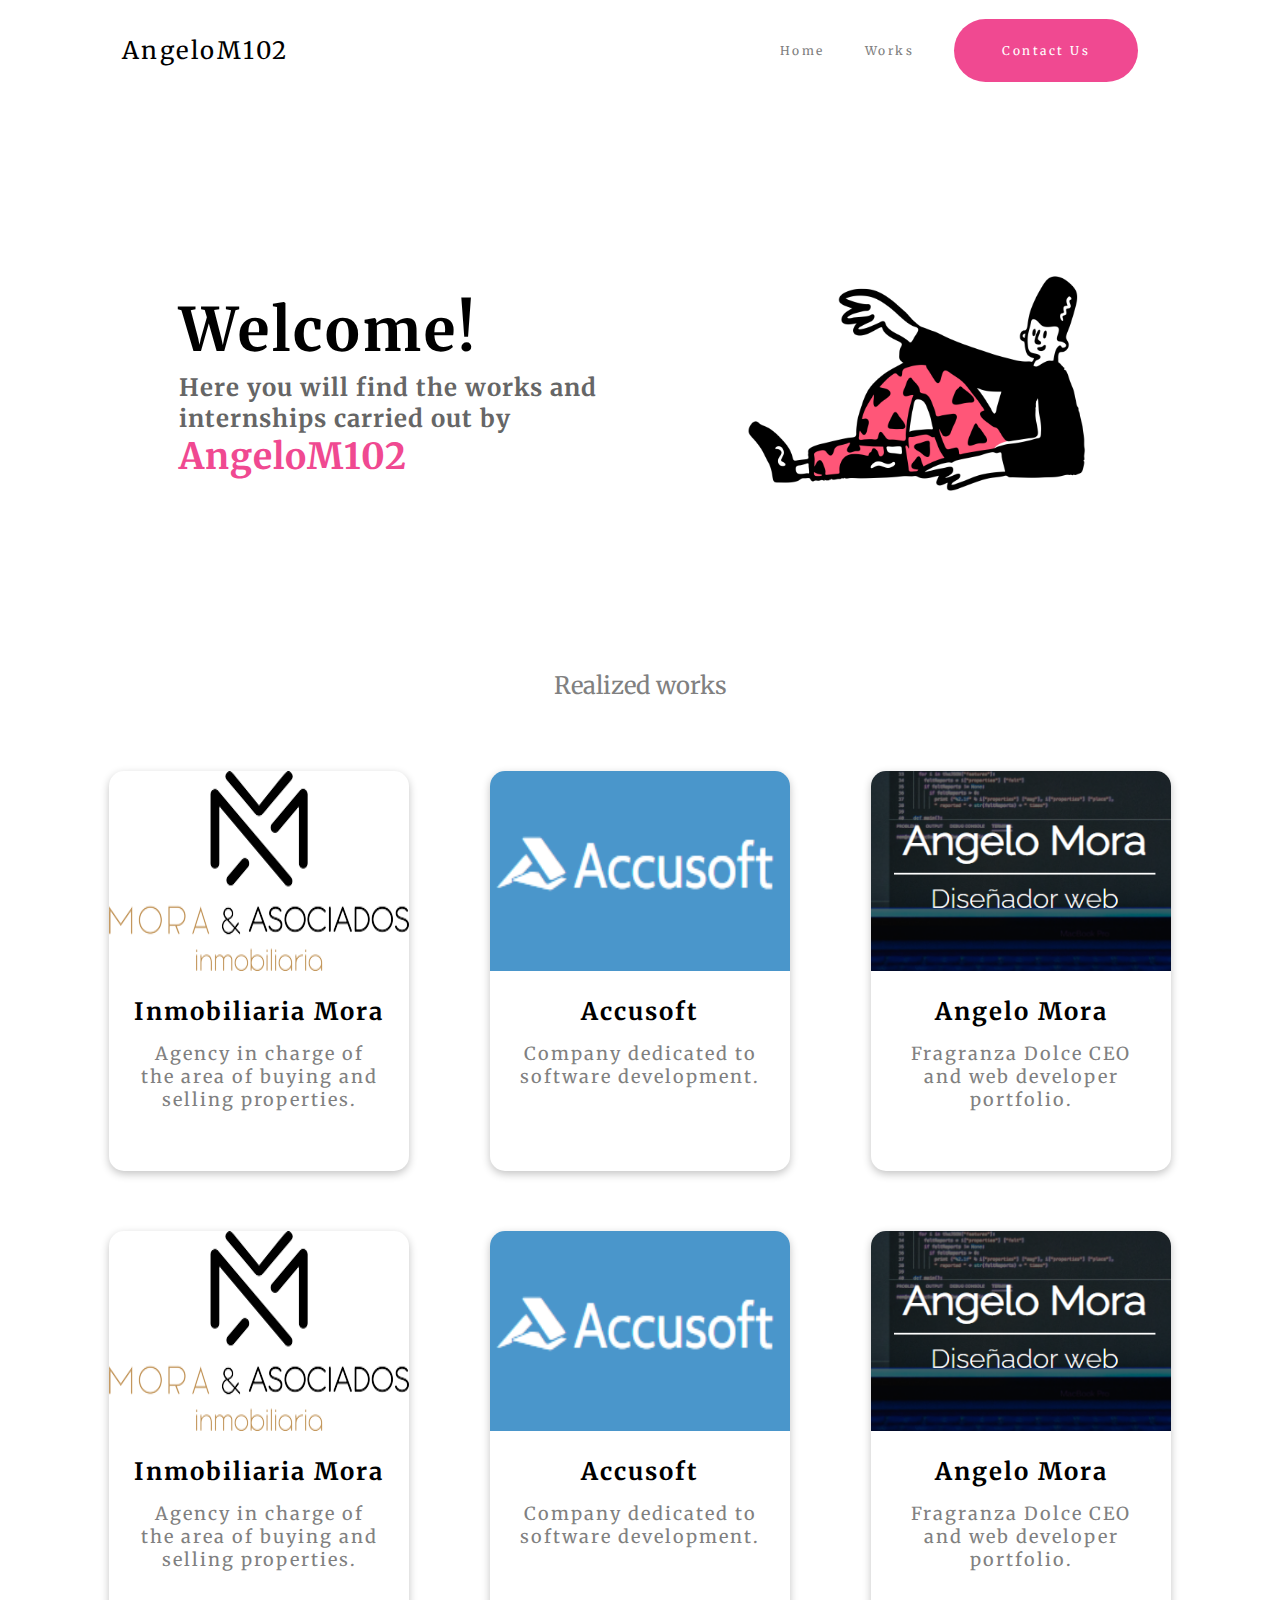
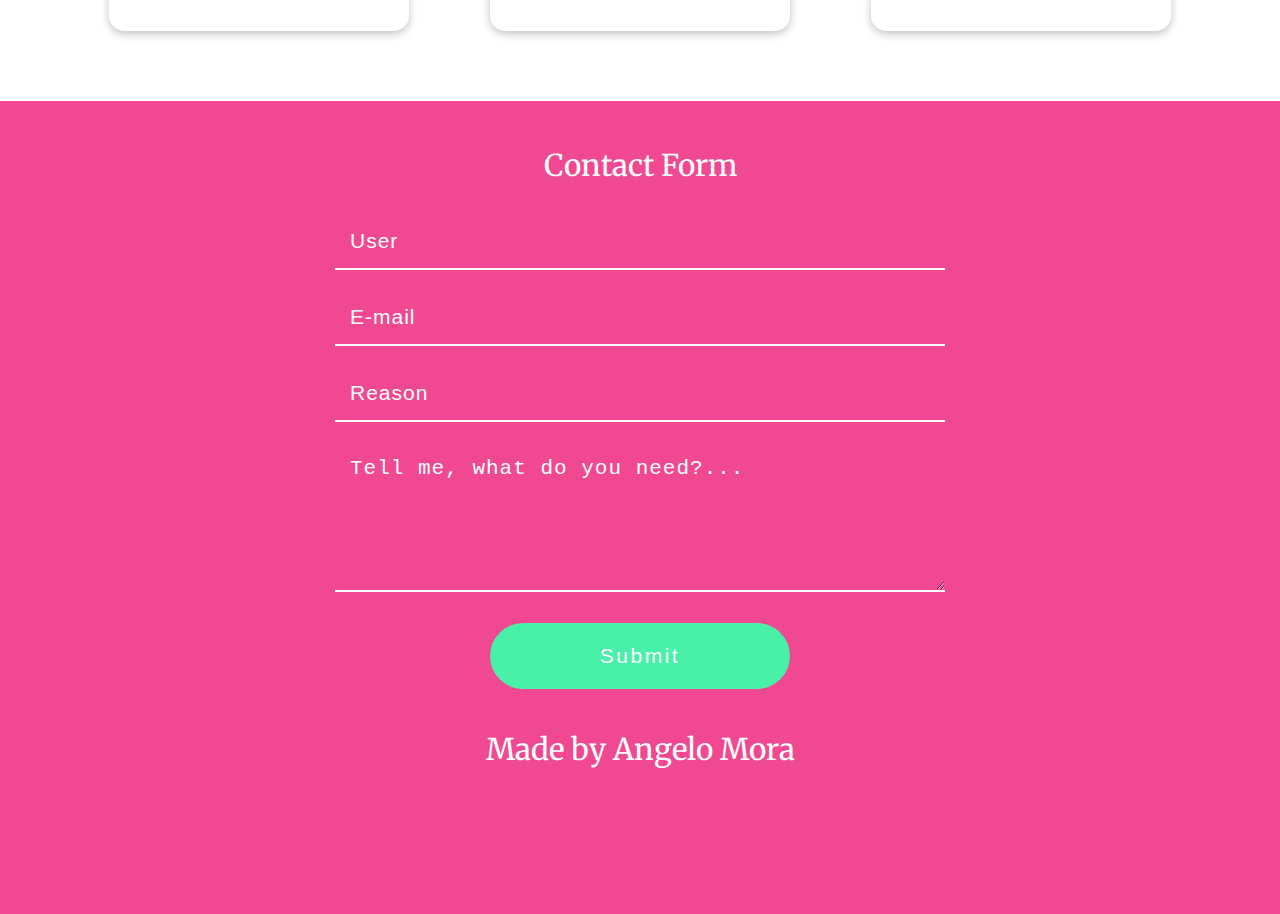
==== index.html @ 479a44ef "Mejoras en diseño" ====
<!DOCTYPE html>
<html>
	<head>
		<title>Welcome to AngeloM102</title>

		<meta charset="utf-8">
		<meta name="viewport" content="width=device-width, initial-scale=1, maximun-scale=1">

		<link rel="stylesheet" type="text/css" href="style.css">

		<link rel="stylesheet" href="https://use.fontawesome.com/releases/v5.15.2/css/all.css" integrity="sha384-vSIIfh2YWi9wW0r9iZe7RJPrKwp6bG+s9QZMoITbCckVJqGCCRhc+ccxNcdpHuYu" crossorigin="anonymous">
		<link rel="preconnect" href="https://fonts.gstatic.com">
<link href="https://fonts.googleapis.com/css2?family=Merriweather:wght@300&display=swap" rel="stylesheet">

	</head>
	<body>
		<div class="contenedor">
			<header class="header" id="home">
				<div class="header-logo">
					<a href="#home"><p>AngeloM102</p></a>
				</div>

				<ul class="header-menu" id="menu">
					<li><a href="#home" class="header-link" onclick="menuMobile()">Home</a></li>
					<li><a href="#works" class="header-link" onclick="menuMobile()">Works</a></li>
					<li><a href="#contact" class="btn" onclick="menuMobile()">Contact Us</a></li>
				</ul>

				<div class="menu-btn" onclick="menuMobile()"><i class="fas fa-bars"></i></div>

			</header>

			<div class="about" id="about">
				<div class="about-text">
					<h1 class="about-text-title" id="aboutitle">Welcome!</h1>
					<h3 class="about-text-subtitle">Here you will find the works and internships carried out by <span class="about-text-subtitle-nick">AngeloM102</span></h3>
				</div>
				<div class="about-thumbnail">
					<img src="imgs/chilling.png" class="about-img">
				</div>
			</div>

			<div class="more">
				<a href="#works" class="more" id="more">
					<p>Realized works</p>
					<i class="fas fa-arrow-down"></i>
				</a>
			</div>

		</div>
		<div class="works" id="works">
			
			<div class="cards">
				<a href="inmobiliaria-mora/index.html" target="__BLANK">
					<div class="card" >
						<img src="imgs/cards/logo-inmobiliaria.png" class="card-img">
						<div class="card-text">
							<p class="card-title">Inmobiliaria Mora</p>
							<p class="card-description">Agency in charge of the area of buying and selling properties.</p>							
						</div>
					</div>
				</a>
				<a href="accusoft/index.html" target="__BLANK">
					<div class="card" >
						<img src="imgs/cards/logo-accusoft.png" class="card-img">
						<div class="card-text">
							<p class="card-title">Accusoft</p>
							<p class="card-description">Company dedicated to software development.</p>
						</div>
					</div>
				</a>
				<a href="portafolio/index.html" target="__BLANK">
					<div class="card" >
						<img src="imgs/cards/portafolio-angelomora.png" class="card-img">
						<div class="card-text">
							<p class="card-title">Angelo Mora</p>
							<p class="card-description">Fragranza Dolce CEO and web developer portfolio.</p>
						</div>
					</div>
				</a>
				<a href="inmobiliaria-mora/index.html" target="__BLANK">
					<div class="card" >
						<img src="imgs/cards/logo-inmobiliaria.png" class="card-img">
						<div class="card-text">
							<p class="card-title">Inmobiliaria Mora</p>
							<p class="card-description">Agency in charge of the area of buying and selling properties.</p>							
						</div>
					</div>
				</a>
				<a href="accusoft/index.html" target="__BLANK">
					<div class="card" >
						<img src="imgs/cards/logo-accusoft.png" class="card-img">
						<div class="card-text">
							<p class="card-title">Accusoft</p>
							<p class="card-description">Company dedicated to software development.</p>
						</div>
					</div>
				</a>
				<a href="portafolio/index.html" target="__BLANK">
					<div class="card" >
						<img src="imgs/cards/portafolio-angelomora.png" class="card-img">
						<div class="card-text">
							<p class="card-title">Angelo Mora</p>
							<p class="card-description">Fragranza Dolce CEO and web developer portfolio.</p>
						</div>
					</div>
				</a>
			</div>
		</div>

		<footer id="contact">
			<p>Contact Form</p>

			<form class="formulario">
				<input type="text" placeholder="User">
				<input type="email" placeholder="E-mail">
				<input type="text" placeholder="Reason">
				<textarea placeholder="Tell me, what do you need?..."></textarea>
				<input type="submit">
			</form>

			<p>Made by Angelo Mora</p>

			<a href="#"><i class="fab fa-facebook"></i></a>
			<a href="#"><i class="fab fa-instagram"></i></i></a>
			<a href="#"><i class="fab fa-twitter-square"></i></i></a>
			<a href="#"><i class="fab fa-github"></i></i></a>

		</footer>

		<script src="menu.js"></script>
	</body>


</html>
---- style.css ----
:root {
	--primary: #F04991;
	--secundary: #49f0a8;
}


* {
	margin: 0px;
	padding: 0px;
	box-sizing: border-box;
	scroll-behavior: smooth;
}

body {
	background-color: #fff;
	width: 100%;
	font-size: 12px;
	min-width: 	350px;
	font-family: 'Merriweather', serif;
}

a {
	text-decoration: none;
	color: black;
}

.contenedor {
	width: 90%;
	margin: auto;
	scroll-behavior: smooth;
	display: flex;
	flex-direction: column;
	flex-wrap: wrap;
}

.header {
	display: flex;
	width: 90%;
	margin: auto;
	height: 100px;
	justify-content: space-between;
	align-items: center;
	flex-wrap: wrap;
}

.header-logo {
	font-size: 2em;
	color: black;
	letter-spacing: 2.5px;
	width: 200px;
}

/*.header-enlaces-movil {
	display: none;
}*/

.header-menu {
	display: flex;
}

.header-menu li {
	list-style: none;
	margin: 0 20px;
}

.menu-btn {
	cursor: pointer;
	font-size: 2em;
	display: none;
}

.header-link {
	text-decoration: none;
	color: gray;
	letter-spacing: 2.5px;
}

.header-link:hover {
	text-decoration: underline gray;
	color: #222;
}

.btn {
	padding: 2em 4em;
	border-radius: 150px;
	background-color: var(--primary);
  	transition-duration: 0.4s;
  	color: white;
  	text-decoration: none;
  	border: none;
  	letter-spacing: 2.5px;
}

.btn:hover {
	background-color: var(--secundary);
}

.about {
	width: 80%;
	margin: auto;
	height: 570px;
	display: flex;
	justify-content: space-between;
	align-items: center;
}

.about-text {
	width: 60%;
	letter-spacing: 3px;
}


.about-text-title {
	font-size: 5em;
	margin: 5px 0;
	transition: all 0.25s;
}

.about-text:hover > .about-text-title {
	color: var(--primary);
}

.about-text-subtitle {
	font-size: 2em;
	letter-spacing: 1px;
	margin: 5px 0;
	color: #666;
}

.about-text:hover > .about-text-subtitle span {
	color: var(--secundary);
}

.about-text-subtitle span {
	color: var(--primary);
	font-size: 1.5em;
}

.about-thumbnail {
	width: 40%;
	transition: 0.25s all;
}

.about-img {
	width: 100%;

}

.about-thumbnail:hover {
	width: 45%;
}


.about-img:hover {

}

.more {
	margin: auto;
	text-align: center;
	font-size: 1.5rem;
}

.more a {
	color: gray;
	text-decoration: none;
	transition: all 0.25s;
}

.more a:hover{
	 transform: translateY(-15px);
	 color: var(--secundary);
}


.works {
	width: 100%;
	padding: 50px;
	margin: auto;
}

.works-title {
	text-align: center;
	color: gray;
	font-size: 0.5em;
}

.cards {
	width: 90%;
	margin: auto;
	display: grid;
	grid-template-columns: repeat(3, 300px);
	grid-template-rows: auto;
	grid-gap: 20px;
	justify-content: space-between;
}

.card {
	width: 300px;
	height: 400px;
	border-radius: 15px;
	box-shadow: rgba(0, 0, 0, 0.24) 0px 3px 8px;
	transition: all 0.25s;
	letter-spacing: 2px;
	margin: 20px 0px;
	display: flex;
	flex-direction: column;
}

.card:hover {
	box-shadow: rgba(240, 46, 170, 0.4) 0px 5px, rgba(240, 46, 170, 0.3) 0px 10px, rgba(240, 46, 170, 0.2) 0px 15px, rgba(240, 46, 170, 0.1) 0px 20px, rgba(240, 46, 170, 0.05) 0px 25px;
	transform: translateY(-15px);
}

.card-img {
	width: 300pX;
	height: 200px;
	border-top-right-radius: 15px;
	border-top-left-radius: 15px;
}

.card-text{
	margin: 20px;
}
.card-title {
	font-weight: bold;
	font-size: 2em;
	text-align: center;
	padding: 5px;
}

.card-description {
	font-size: 1.5em;
	text-align: center;
	margin: 10px;
	color: gray;
}

footer {
	background-color: var(--primary);
	text-align: center;
	font-size: 30px;
	padding: 30px;
}
footer p {
	margin: 15px;
	color: white;
}

footer a {
	font-size: 80px;
	margin: 20px;
	color: white;
}

.formulario {
	width: 50%;
	margin: 20px auto;
	display: flex;
	flex-direction: column;
}

.formulario input,
.formulario textarea {
	margin: 10px 0;
	padding: 15px;
	font-size: .7em;
	transition: 0.25s all;
}

.formulario input::-webkit-input-placeholder,
.formulario textarea::-webkit-input-placeholder { 
	color: white;
	letter-spacing: 1px;
} 


.formulario input[type='text'],
.formulario input[type='email'],
.formulario textarea{
	background-color: var(--primary);
	color: #fff;
	border: none;
	border-bottom: solid 2px #fff;
}

.formulario textarea {
	width: 100%;
	min-width: 100%;
	max-width: 100%;
	min-height: 150px;
	max-height: 250px;
	letter-spacing: 1px;
}

.formulario input:focus,
.formulario textarea:focus{
    outline: none;
    border-bottom: solid 2px #999;
}

.formulario input[type='submit']{
	padding: 1em 0;
	margin: 1em auto;
	border-radius: 150px;
	background-color: var(--secundary);
  	transition-duration: 0.4s;
  	color: white;
  	text-decoration: none;
  	border: none;
  	width: 300px;
  	letter-spacing: 2.5px;
}

.formulario input[type='submit']:hover {
	background-color: white;
	color: var(--primary);

}

.formulario p {
	font-weight: bold;
}



@media screen and (max-width: 1180px) {
	.cards {
		grid-template-columns: repeat(2, 300px);
		grid-template-rows: auto;
		justify-content: space-around;
	}

	.formulario {
		width: 60%;
	}
}

@media screen and (max-width: 768px) {
	.header {
		height: 10vh;
	}

	.about {
		height: 500px;
	}

	.menu-btn {
		display: block;
	}

	.header-menu {
		position: fixed;
		top: 10vh;
		left: 0;
		width: 100%;
		height: 100vh;
		background-color: white;
		flex-direction: column;
		align-items: center;
		line-height: 100px;
		transition: all 0.5s ease;
		transform: translateX(-100%);
	}

	.header-link {
		color: #222;
	}


	.header-menu.active{
		transform: translateX(0%);
	}


	.formulario {
		width: 80%;
	}
}

@media screen and (max-width: 650px) {
	.cards {
		grid-template-columns: 300px;
		grid-template-rows: auto;
		justify-content: center;
	}
}

@media screen and (max-width: 490px) {

	.about {
		height: 500px;
		flex-direction: column;
		justify-content: center;

	}
	.about-text-title {
		font-size: 3em;
	}

	.about-thumbnail,
	.about-img {
		display: block;
		width: 100%;
	}

	.about-thumbnail:hover {
		width: 100%;
	}



	.about-text {
		width: 100%;
		text-align: center;
	}

	.more {
		font-size: 1.5em;
	}

	.header-enlaces{
		display: none;
	}

	.header-enlaces-movil {
		width: 100%;
		display: inline-flex;
		text-align: center;
		justify-content: center;
	}

	.header-enlaces-movil ul {
		list-style: none;
	}

	.header-enlaces-movil li {
		padding: 20px;
	}

	.formulario input[type='submit']{
		width: 200px;
		min-width: 200px;
		max-width: 200px;
	}
}


@media screen and (max-width: 375px) {

	.about-text-subtitle {
		font-size: 2em;
	}

	.about-text-subtitle span {
		font-size: 1.2em;
	}

	.more {
		font-size: 1em;
		text-align: center;
		width: 100%;
	}

	.card {
		height: 400px;
	}
}
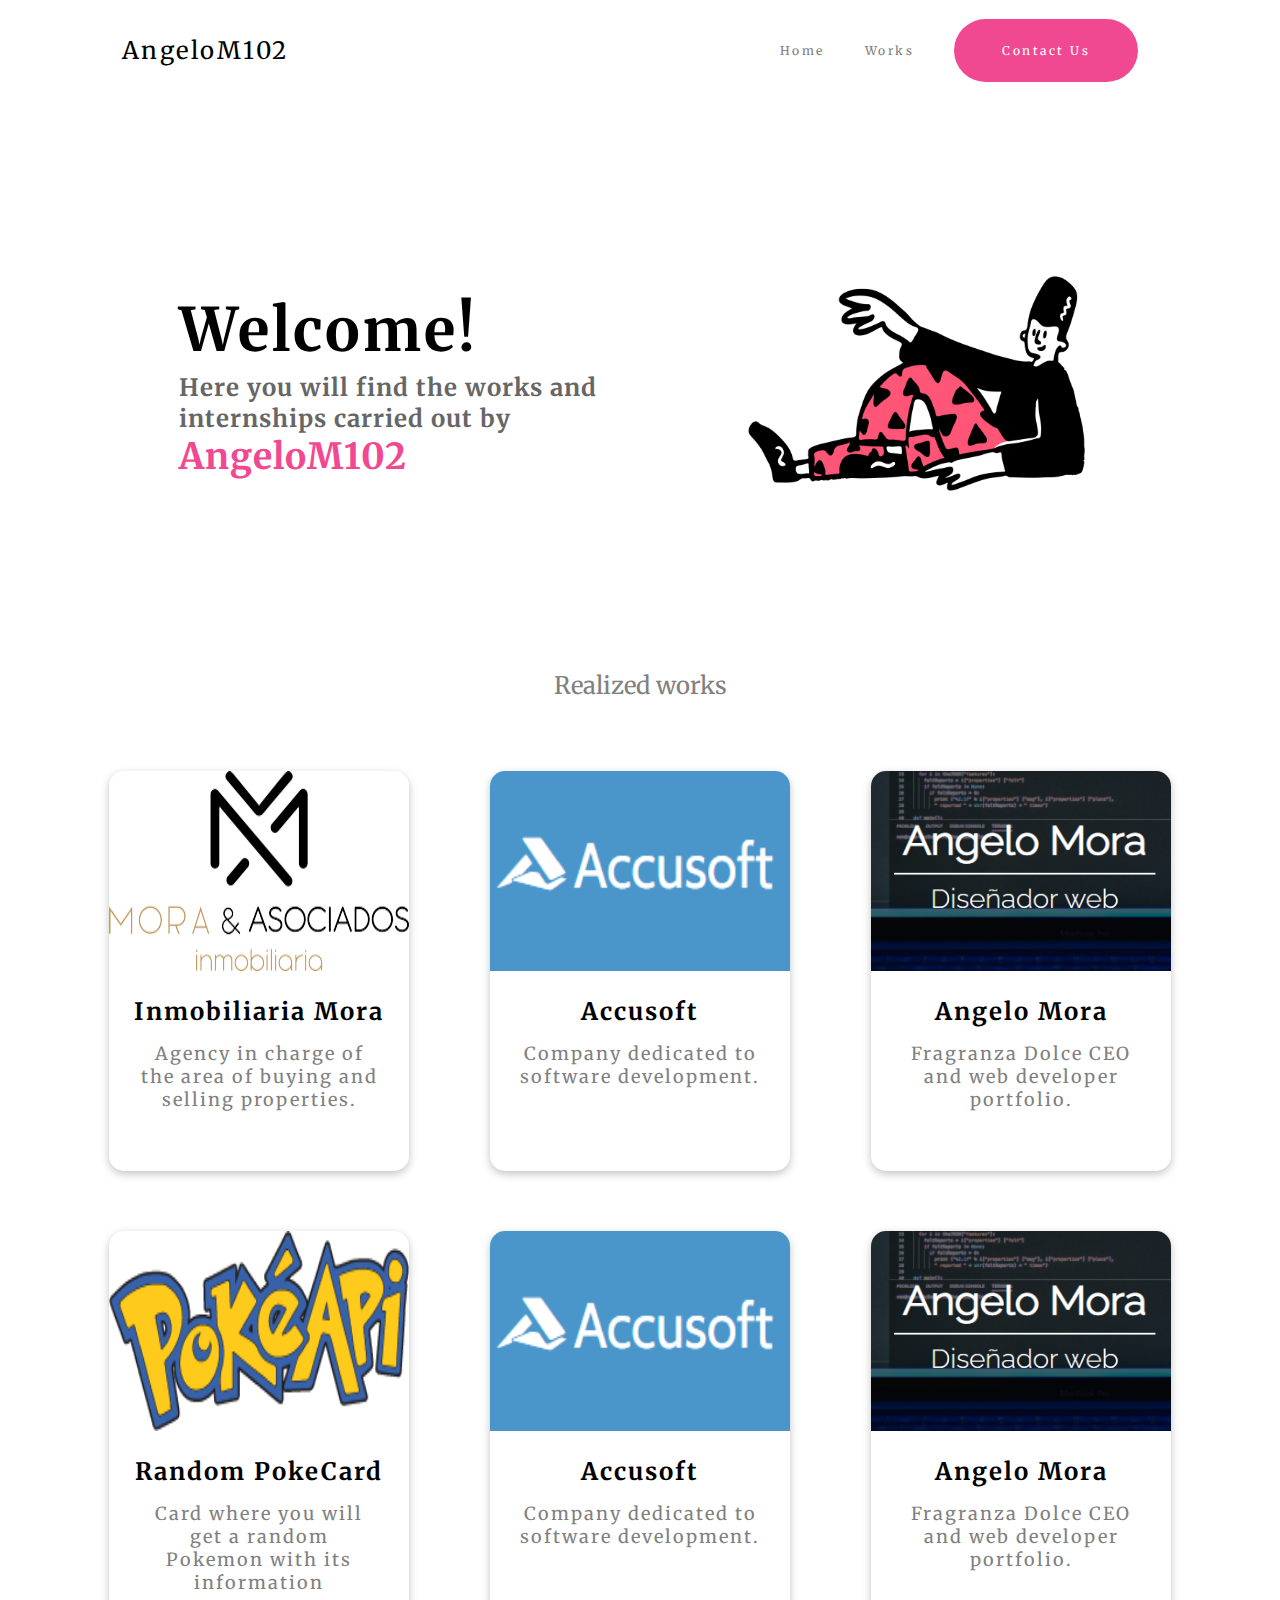
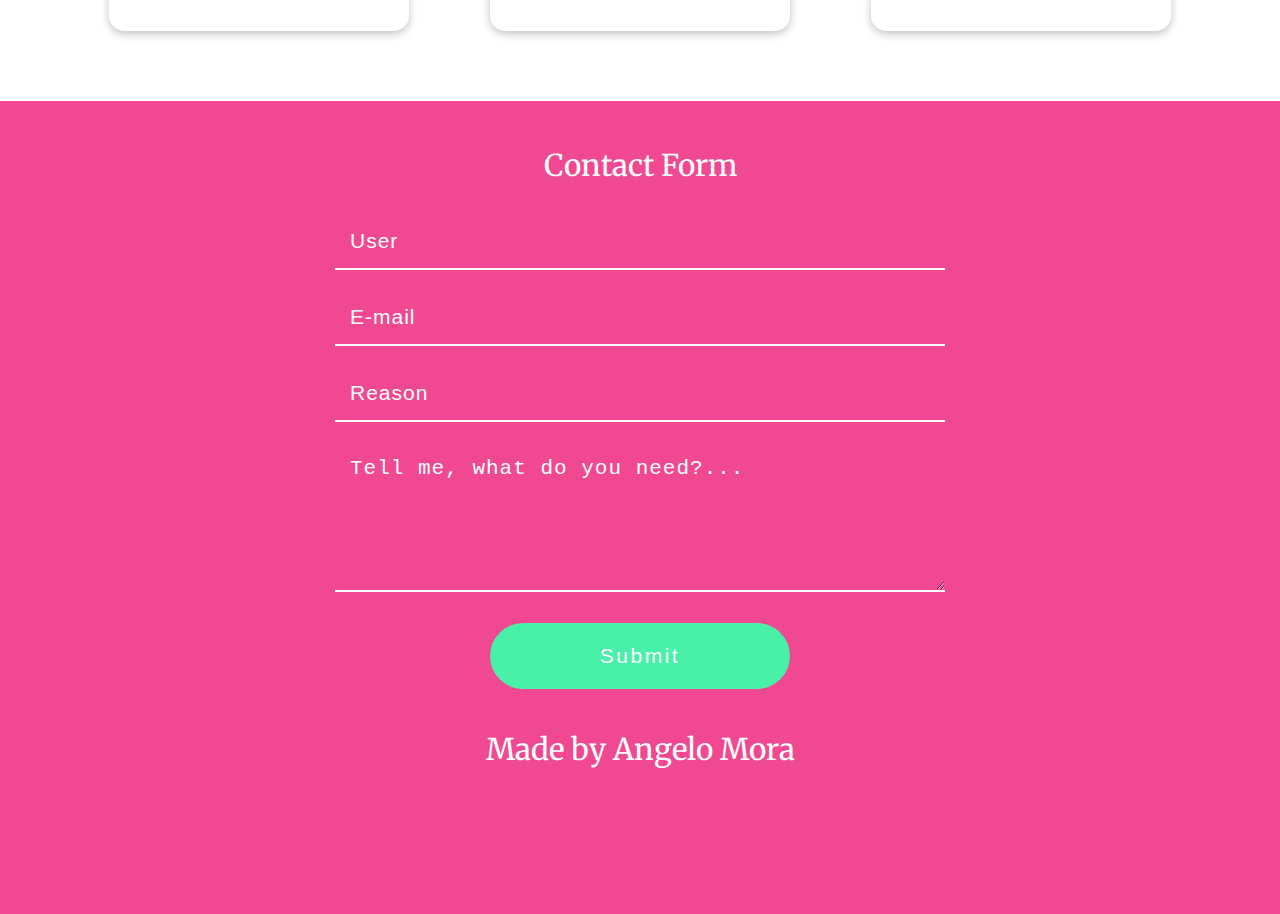
==== commit 892228a6: "new work" ====
--- a/index.html
+++ b/index.html
@@ -78,12 +78,12 @@
 						</div>
 					</div>
 				</a>
-				<a href="inmobiliaria-mora/index.html" target="__BLANK">
+				<a href="https://angelo-card-pokeapi.netlify.app/" target="__BLANK">
 					<div class="card" >
-						<img src="imgs/cards/logo-inmobiliaria.png" class="card-img">
+						<img src="imgs/cards/pokeapi.png" class="card-img">
 						<div class="card-text">
-							<p class="card-title">Inmobiliaria Mora</p>
-							<p class="card-description">Agency in charge of the area of buying and selling properties.</p>							
+							<p class="card-title">Random PokeCard</p>
+							<p class="card-description">Card where you will get a random Pokemon with its information</p>							
 						</div>
 					</div>
 				</a>
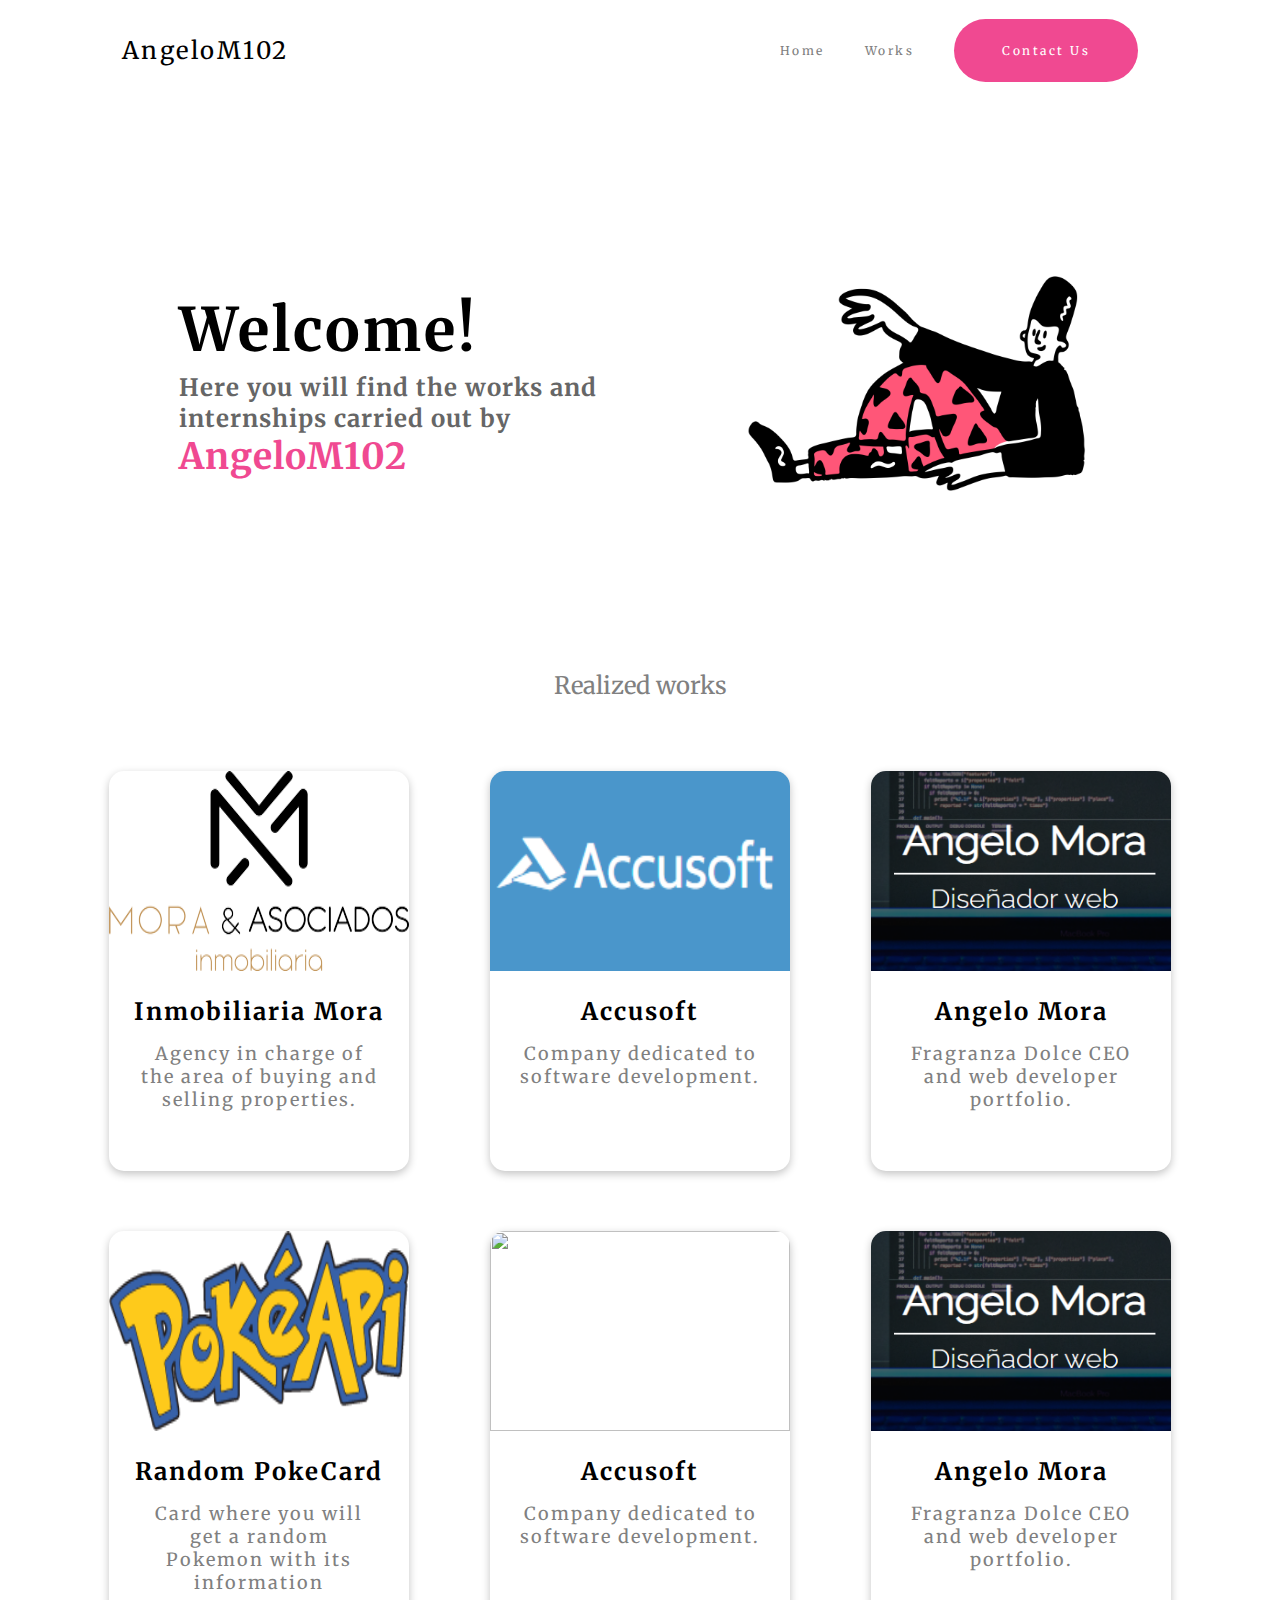
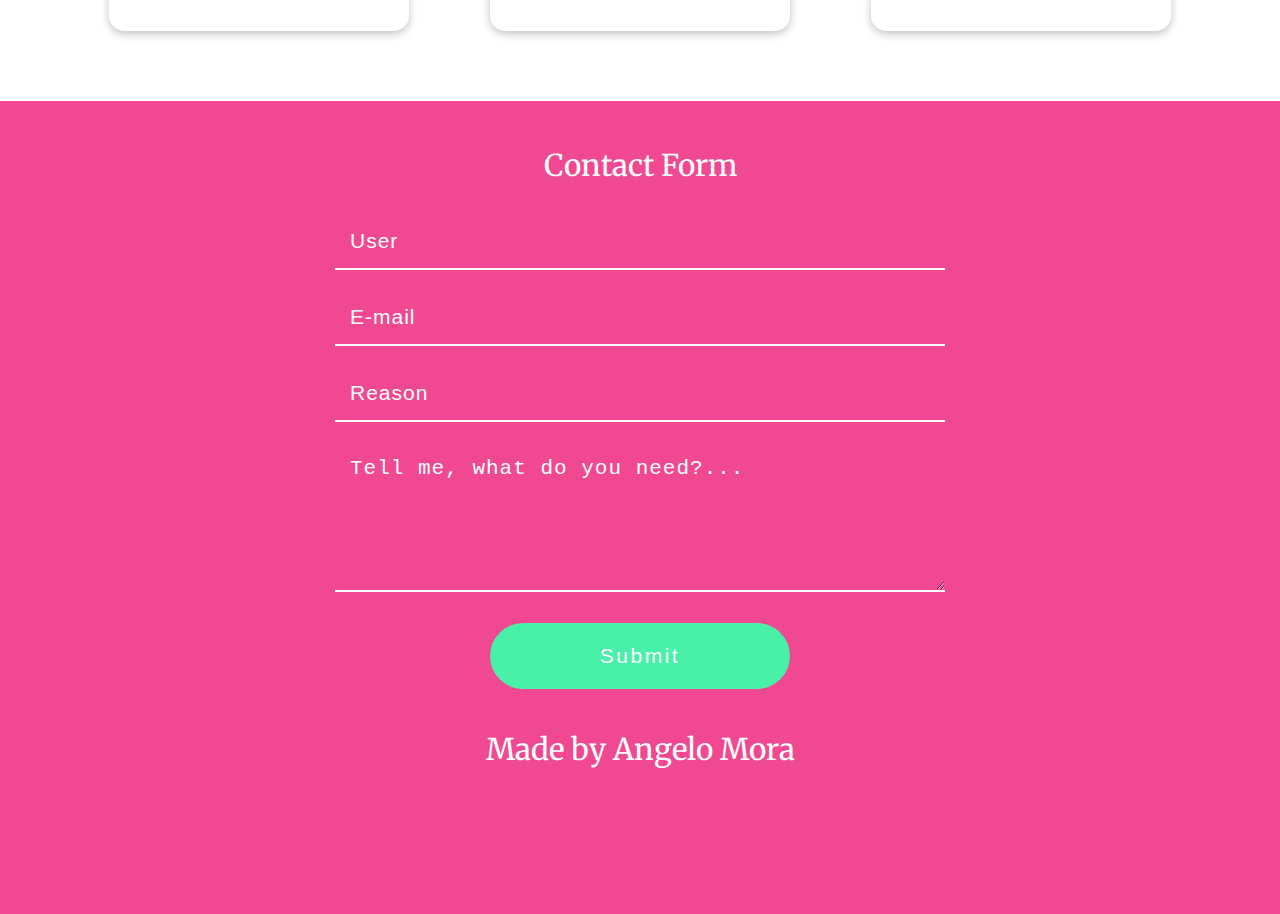
==== commit ef7e70dc: "Anexo de calculadolartoday" ====
--- a/index.html
+++ b/index.html
@@ -87,9 +87,9 @@
 						</div>
 					</div>
 				</a>
-				<a href="accusoft/index.html" target="__BLANK">
+				<a href="calculadolartoday/index.html" target="__BLANK">
 					<div class="card" >
-						<img src="imgs/cards/logo-accusoft.png" class="card-img">
+						<img src="icon.svg" class="card-img">
 						<div class="card-text">
 							<p class="card-title">Accusoft</p>
 							<p class="card-description">Company dedicated to software development.</p>
@@ -132,4 +132,4 @@
 	</body>
 
 
-</html>+</html>
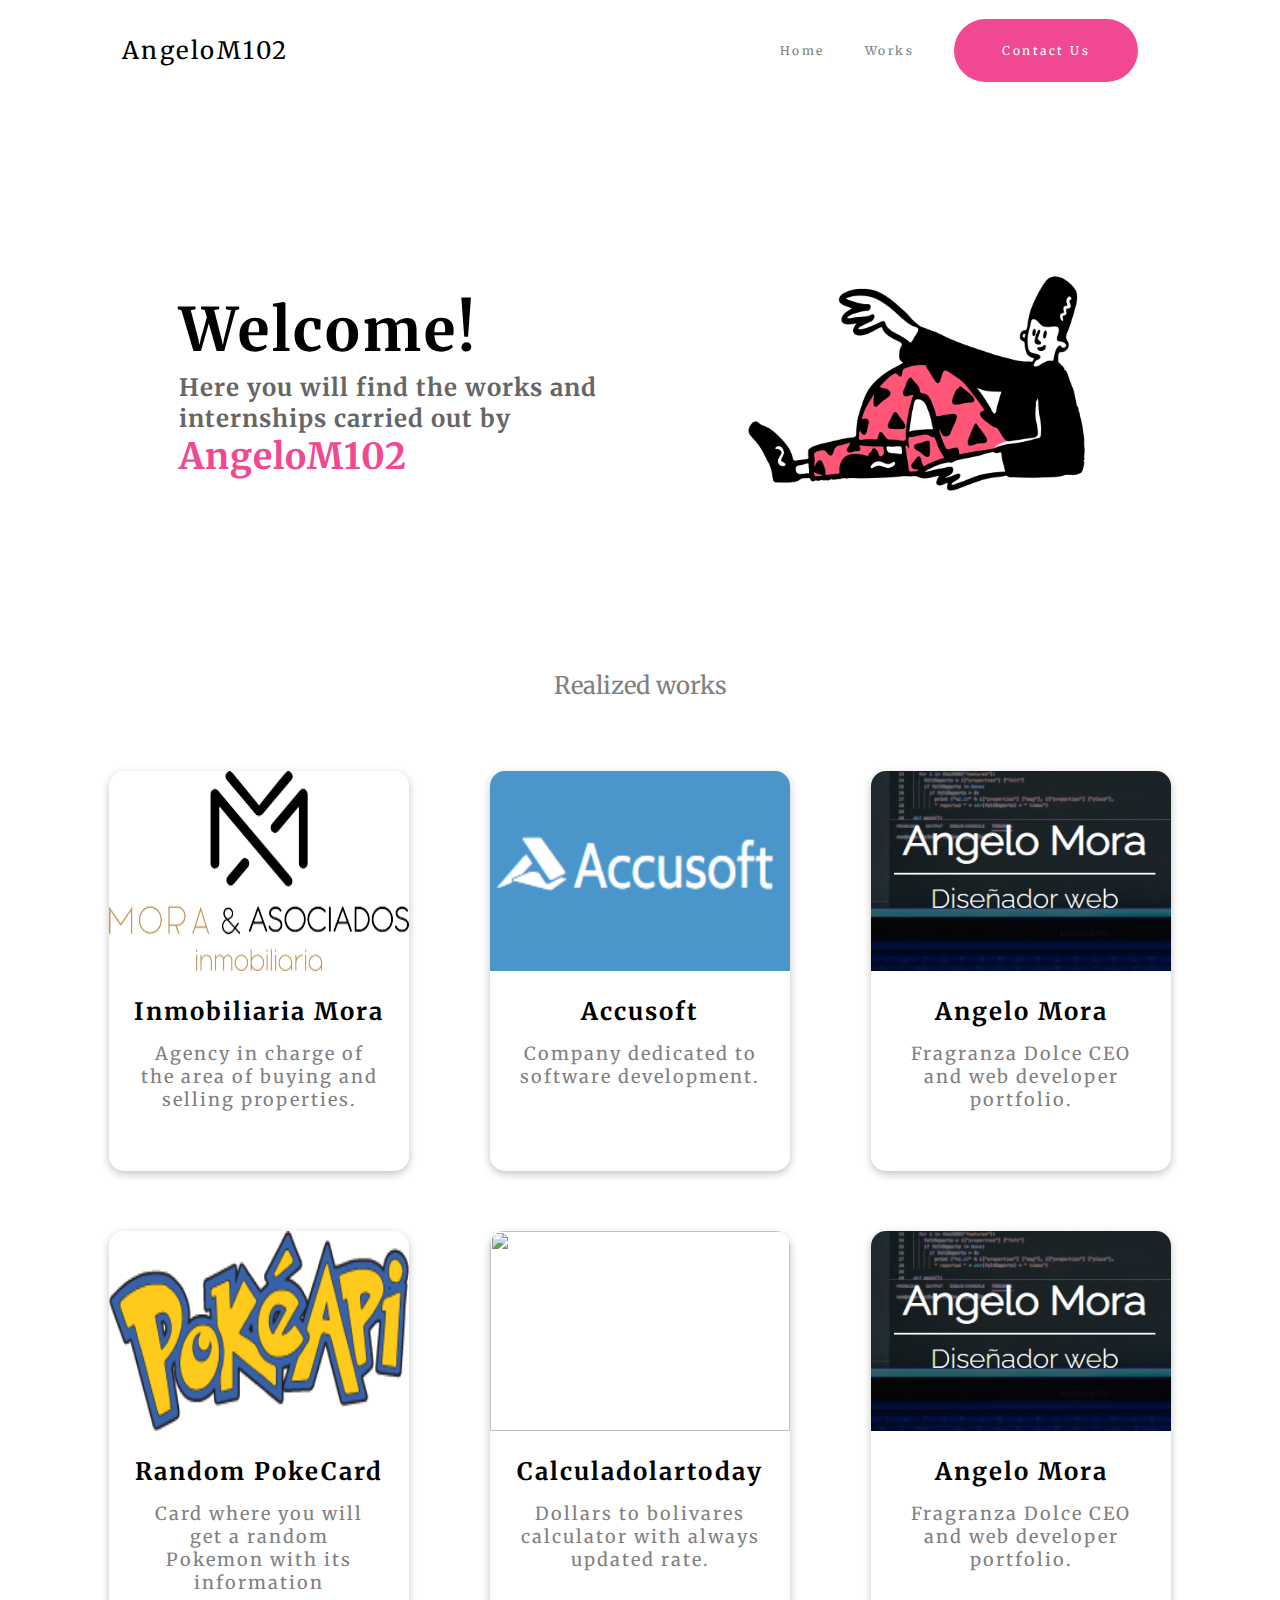
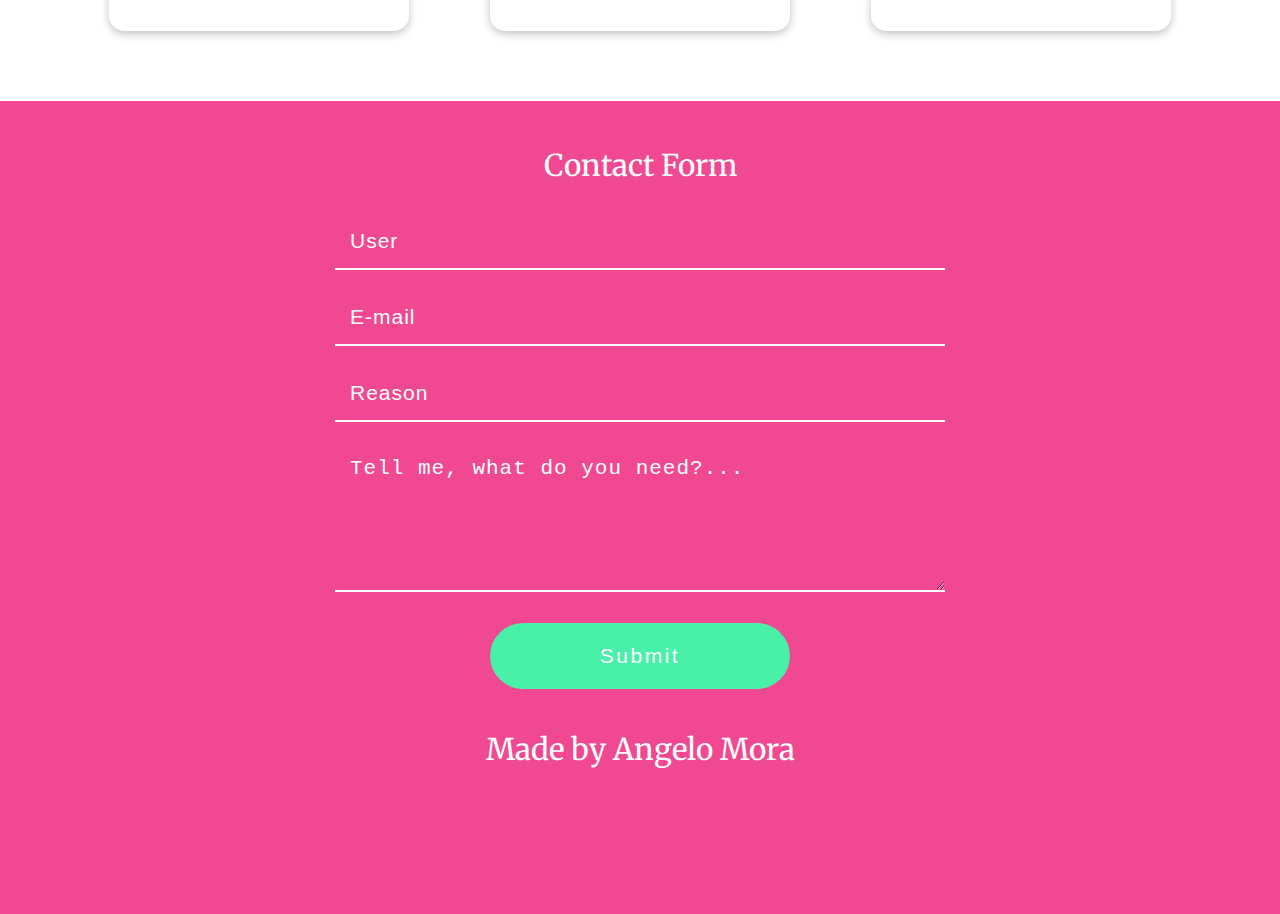
==== commit 3e95c806: "Corrección en card de calculadolartoday" ====
--- a/index.html
+++ b/index.html
@@ -89,10 +89,10 @@
 				</a>
 				<a href="calculadolartoday/index.html" target="__BLANK">
 					<div class="card" >
-						<img src="icon.svg" class="card-img">
+						<img src="logo.png" class="card-img">
 						<div class="card-text">
-							<p class="card-title">Accusoft</p>
-							<p class="card-description">Company dedicated to software development.</p>
+							<p class="card-title">Calculadolartoday</p>
+							<p class="card-description">Dollars to bolivares calculator with always updated rate.</p>
 						</div>
 					</div>
 				</a>
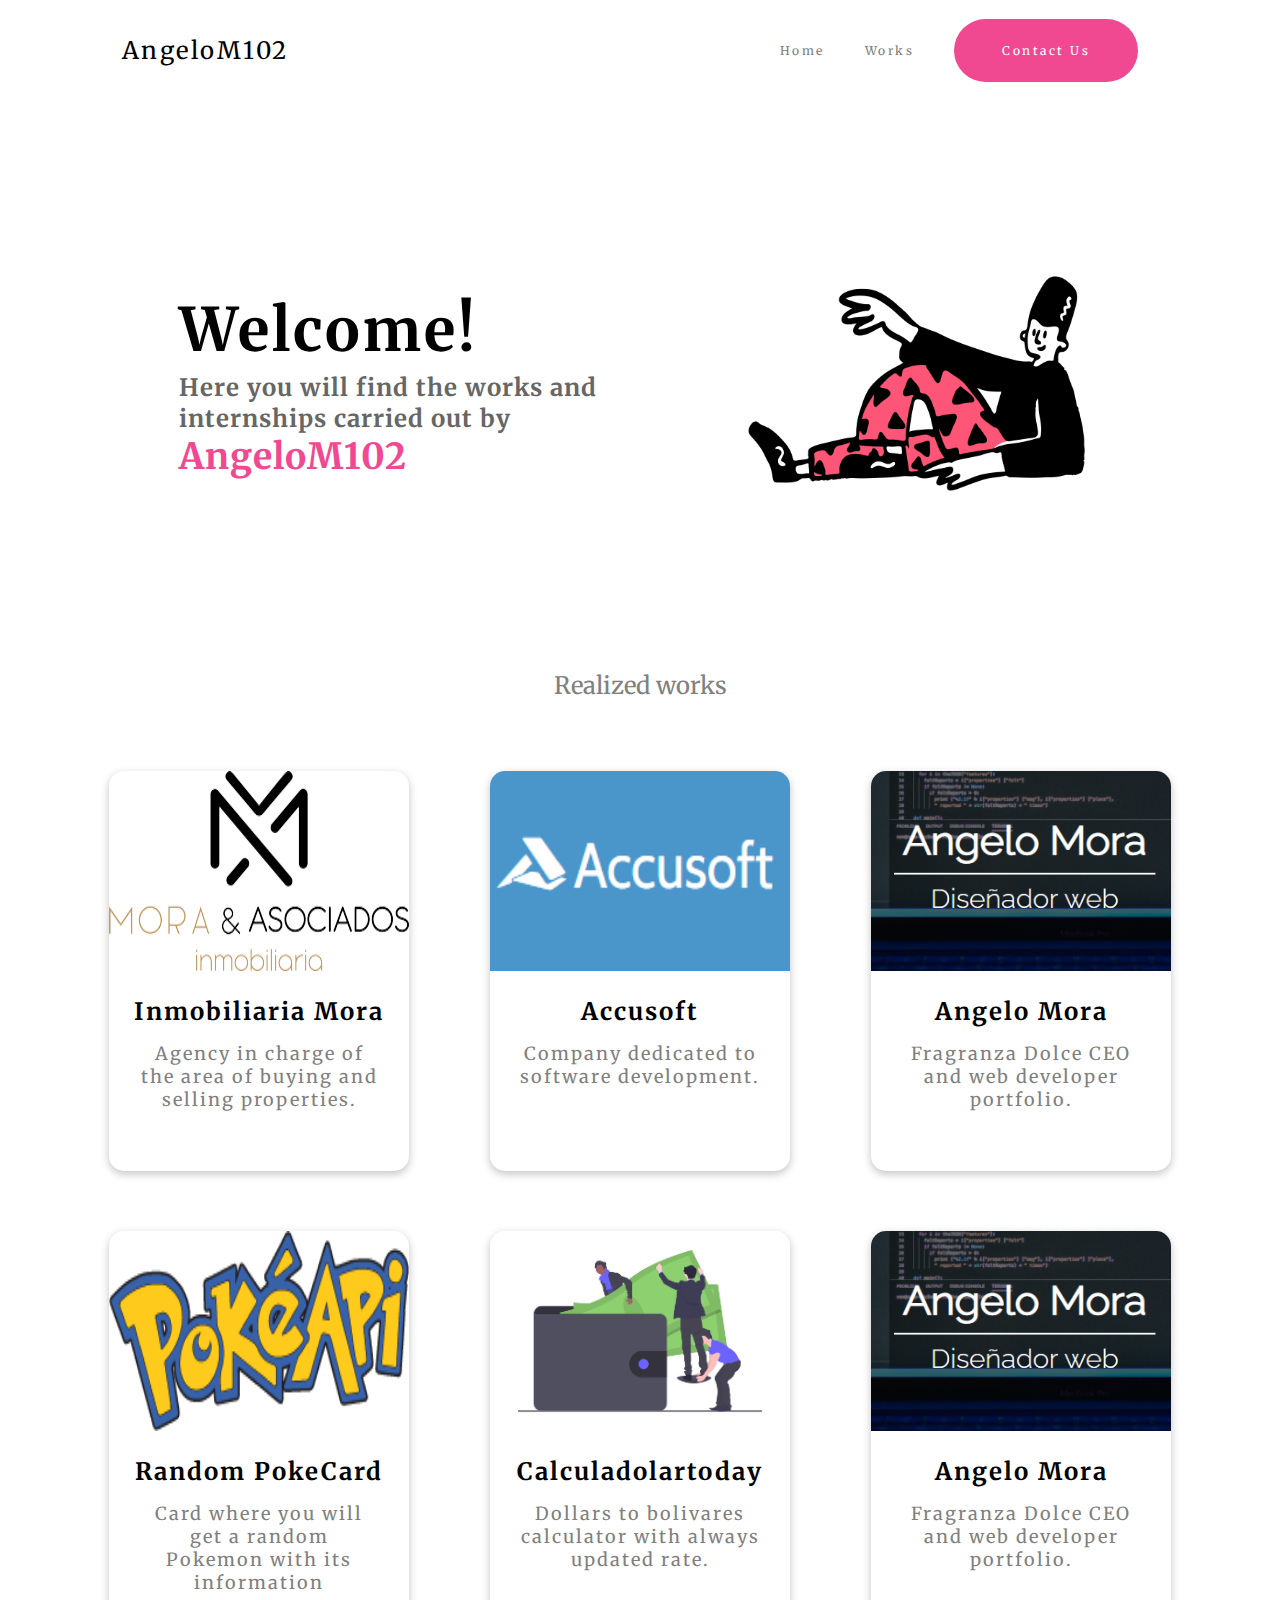
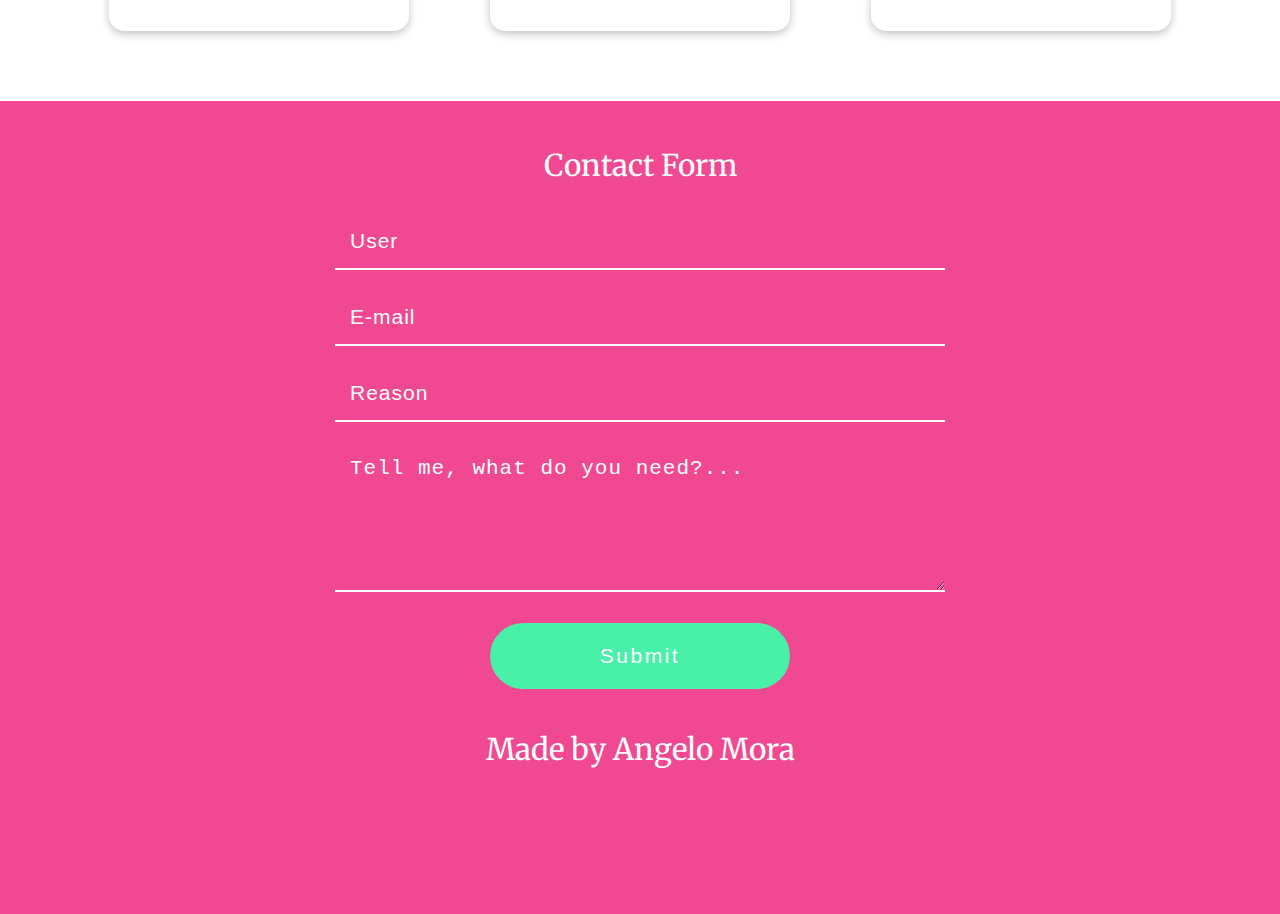
==== commit 96106ab4: "Correcciones" ====
--- a/index.html
+++ b/index.html
@@ -89,7 +89,7 @@
 				</a>
 				<a href="calculadolartoday/index.html" target="__BLANK">
 					<div class="card" >
-						<img src="logo.png" class="card-img">
+						<img src="calculadolartoday/logo.png" class="card-img">
 						<div class="card-text">
 							<p class="card-title">Calculadolartoday</p>
 							<p class="card-description">Dollars to bolivares calculator with always updated rate.</p>
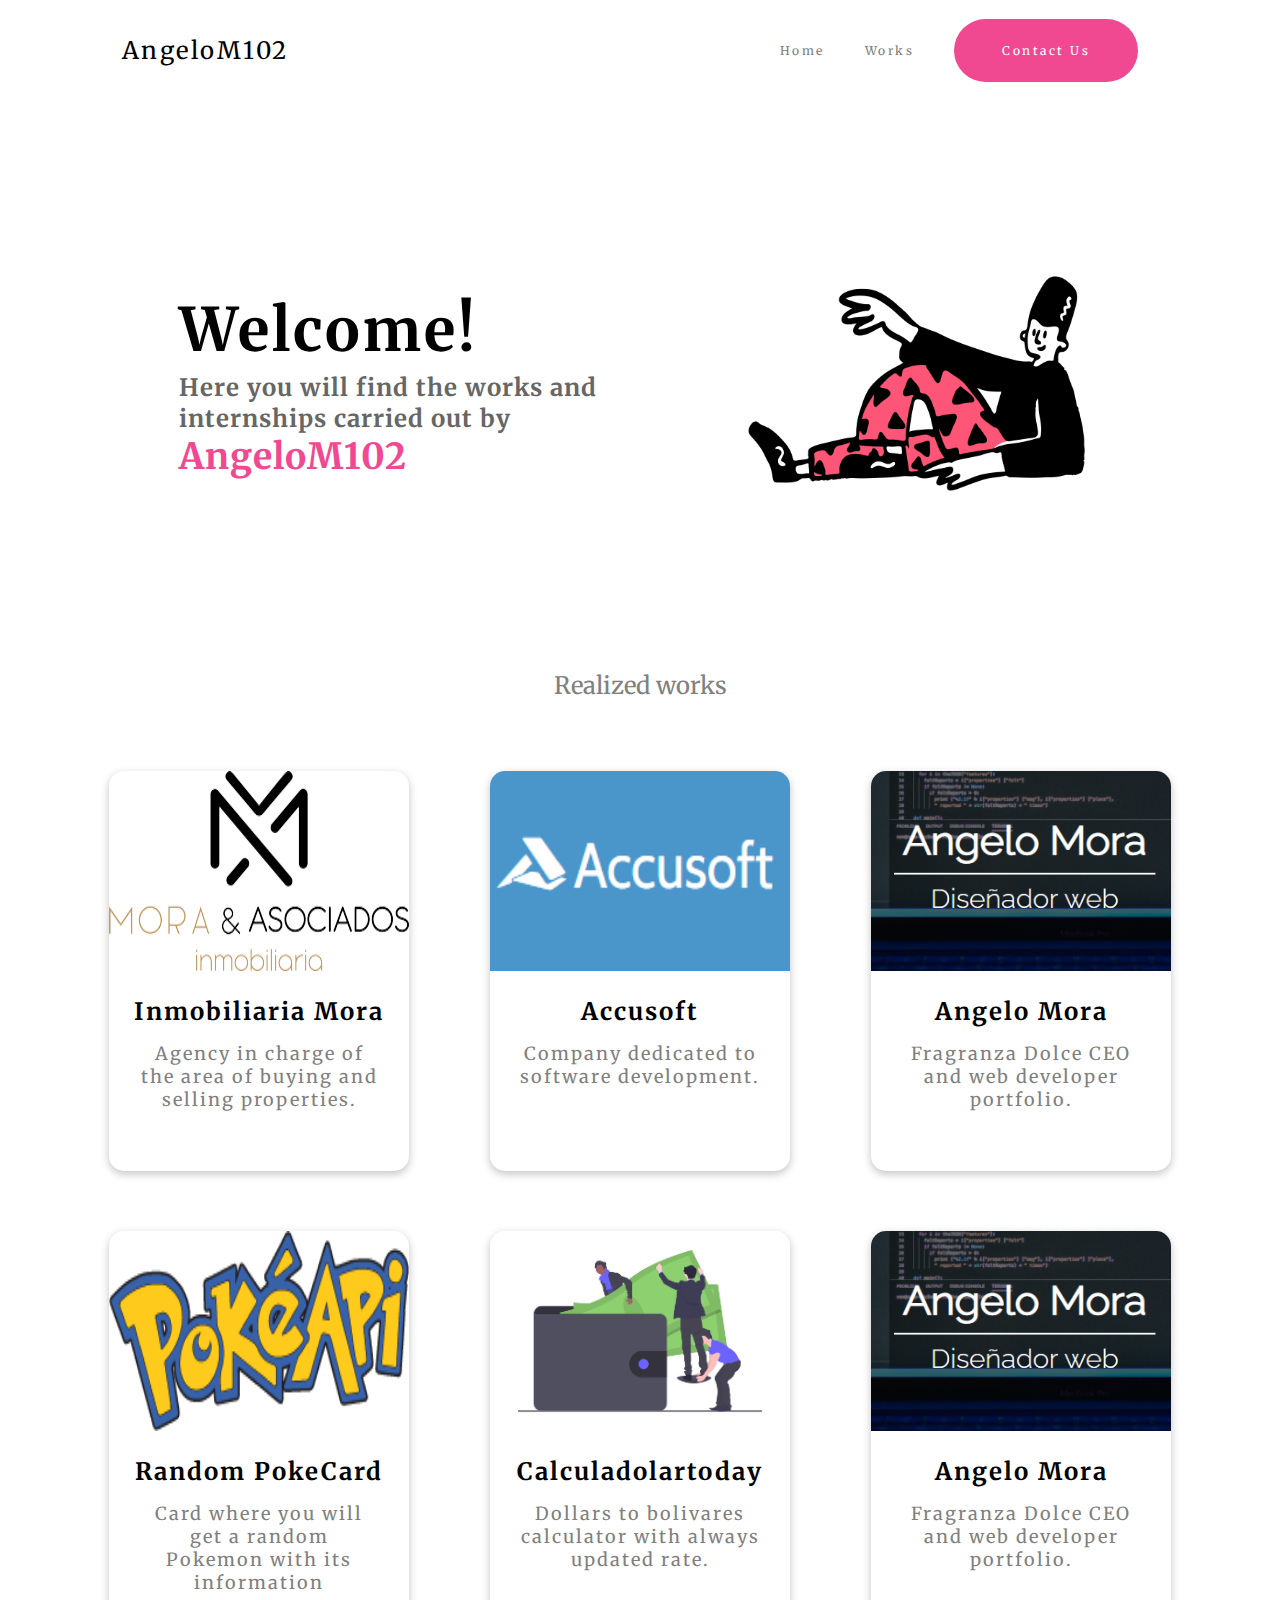
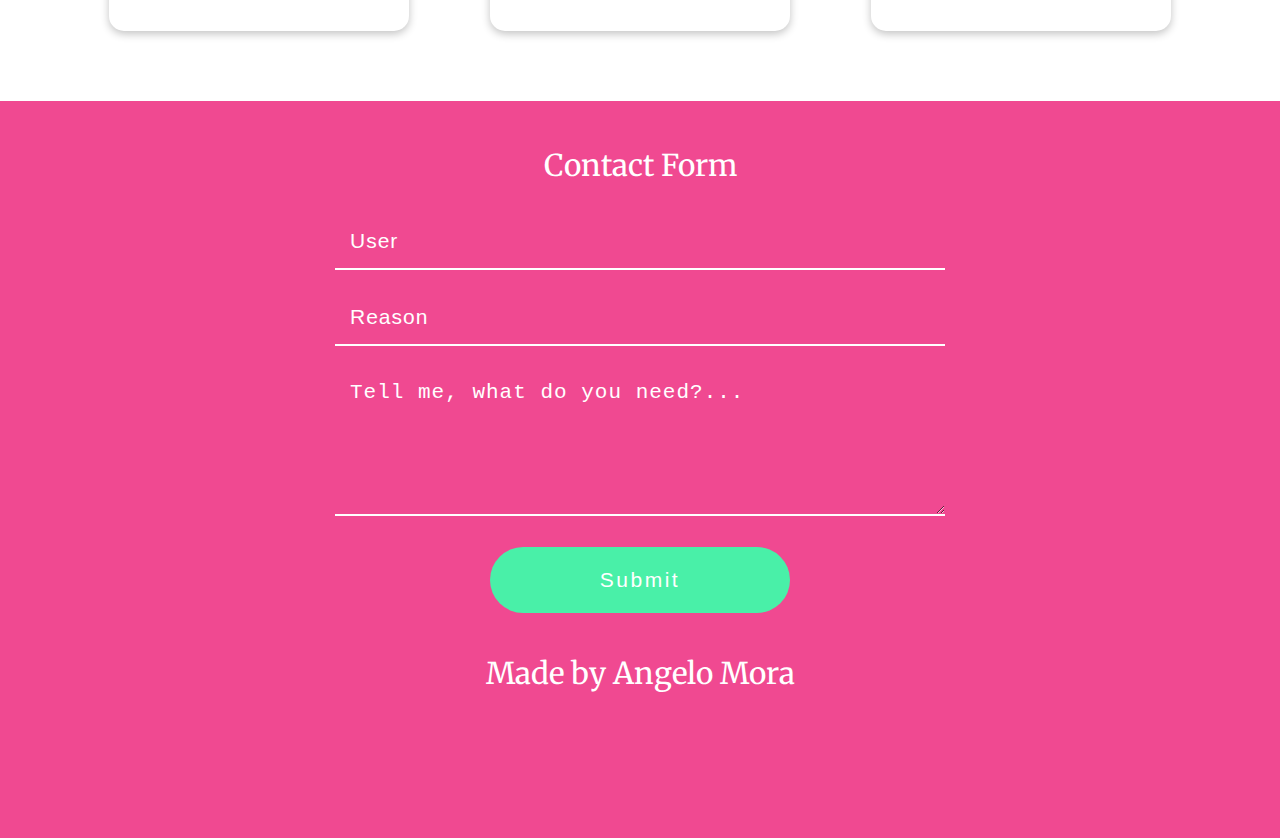
==== commit 5d105050: "names para php mail" ====
--- a/index.html
+++ b/index.html
@@ -112,10 +112,10 @@
 			<p>Contact Form</p>
 
 			<form class="formulario">
-				<input type="text" placeholder="User">
-				<input type="email" placeholder="E-mail">
-				<input type="text" placeholder="Reason">
-				<textarea placeholder="Tell me, what do you need?..."></textarea>
+				<input type="text" placeholder="User" name="user>
+				<input type="email" placeholder="E-mail" name="email">
+				<input type="text" placeholder="Reason" name="reason">
+				<textarea placeholder="Tell me, what do you need?..." name="message"></textarea>
 				<input type="submit">
 			</form>
 
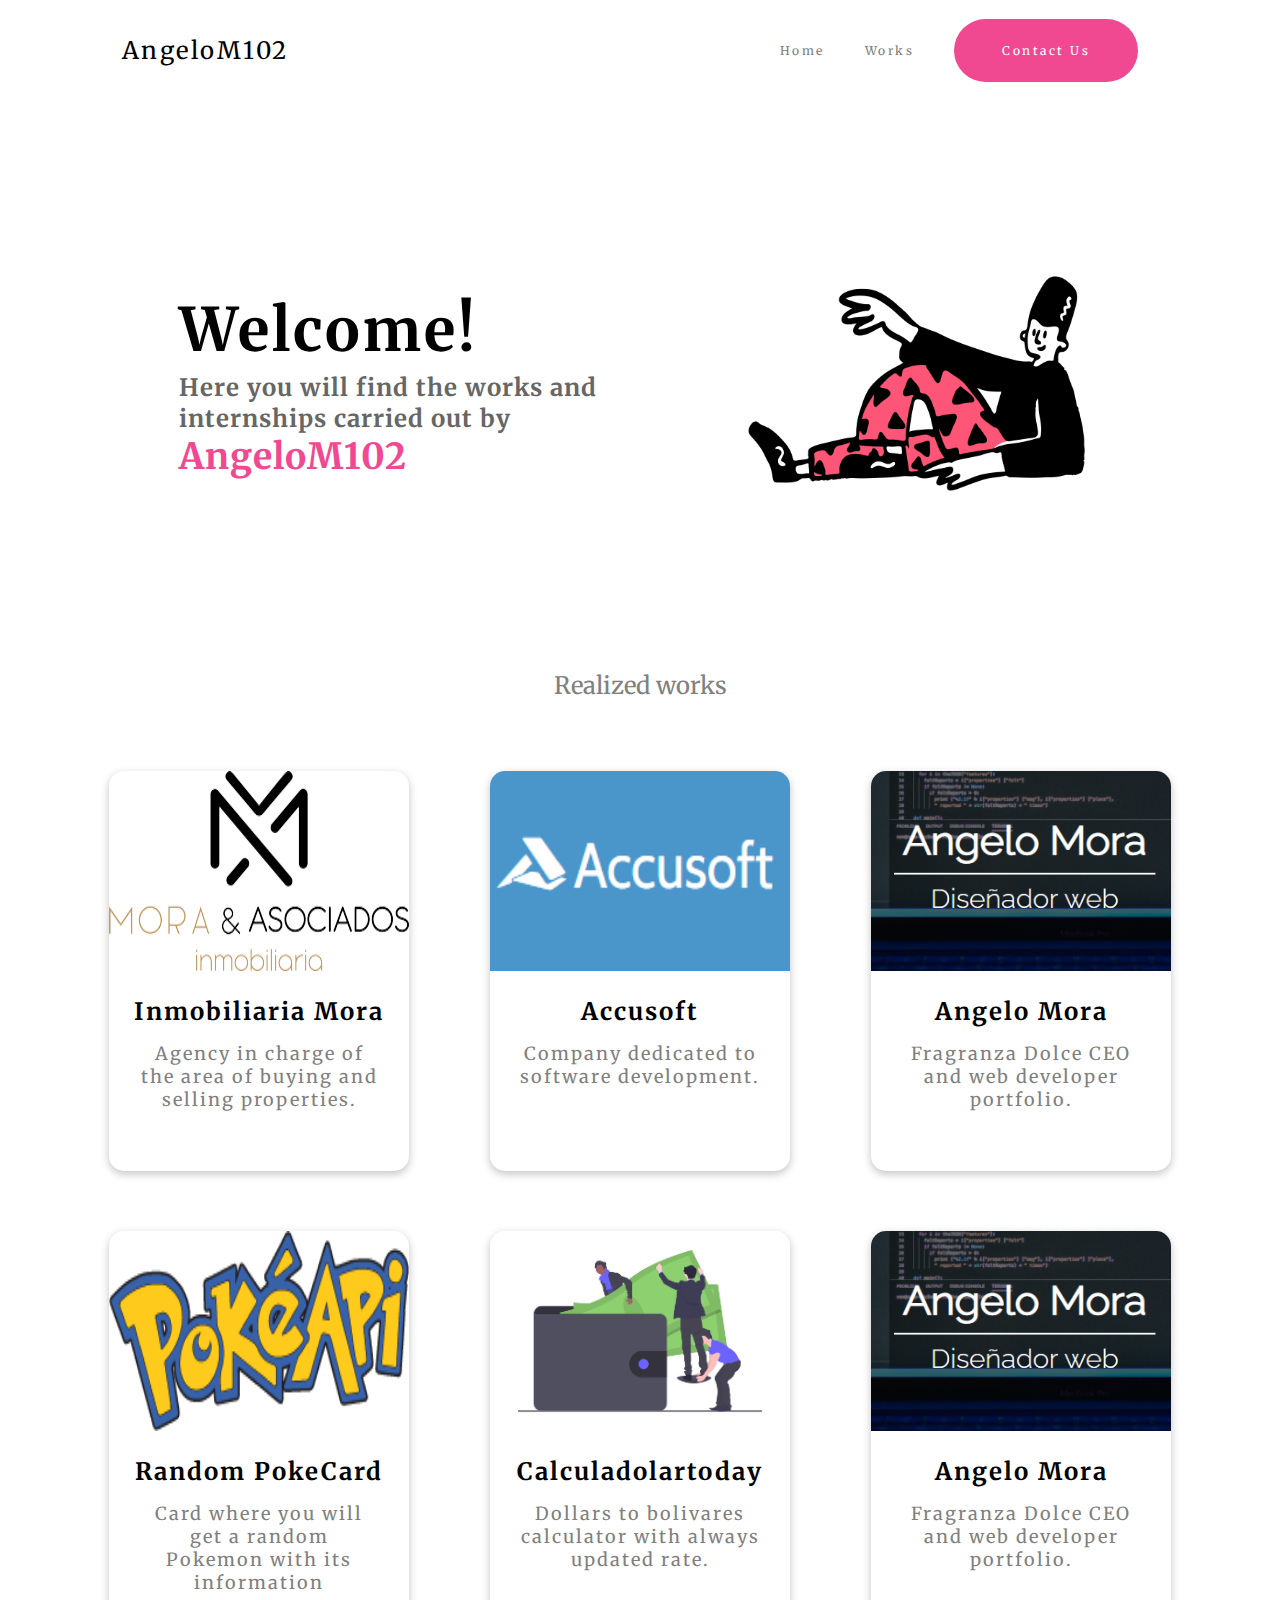
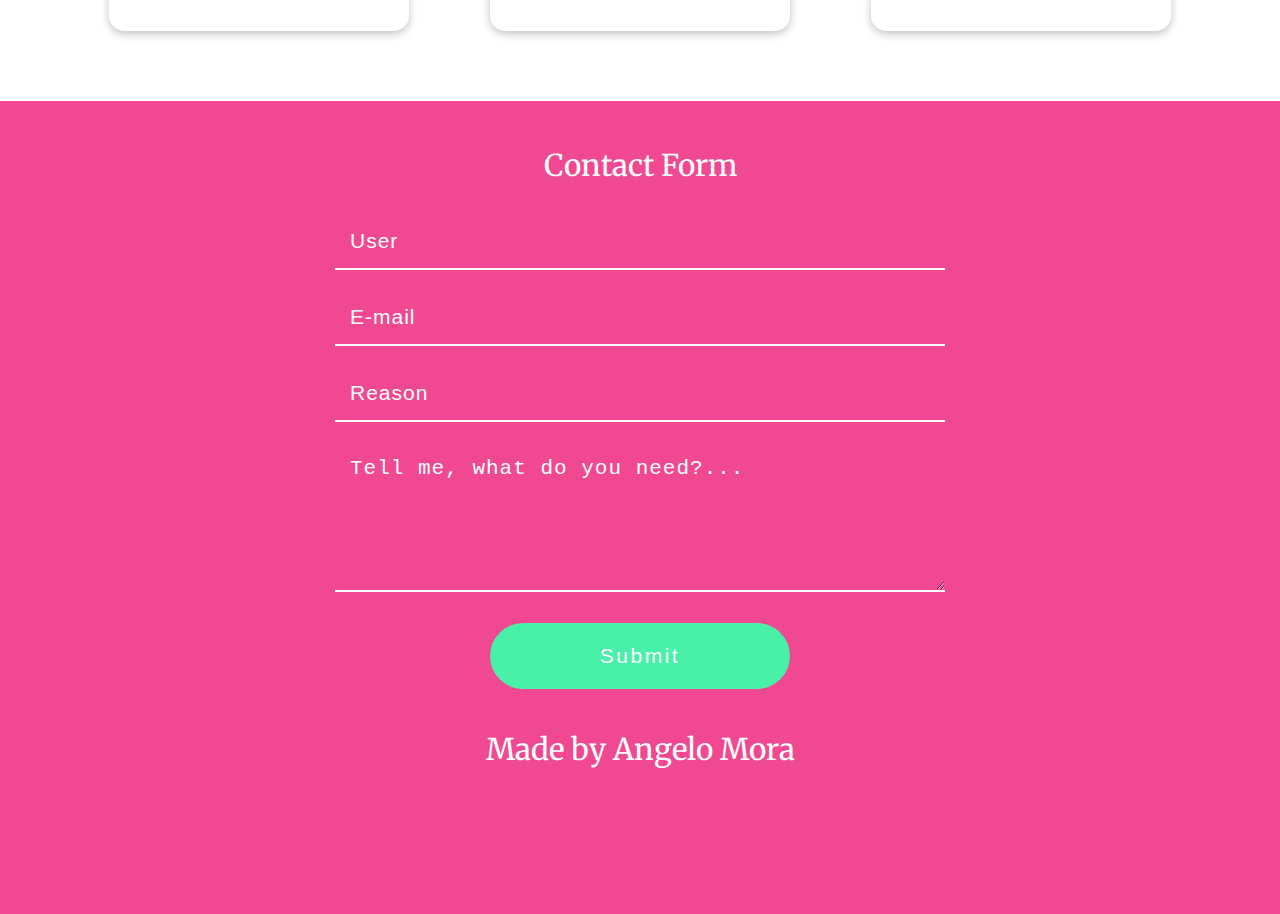
==== commit 3e2d5649: "Correcciones" ====
--- a/index.html
+++ b/index.html
@@ -10,7 +10,7 @@
 
 		<link rel="stylesheet" href="https://use.fontawesome.com/releases/v5.15.2/css/all.css" integrity="sha384-vSIIfh2YWi9wW0r9iZe7RJPrKwp6bG+s9QZMoITbCckVJqGCCRhc+ccxNcdpHuYu" crossorigin="anonymous">
 		<link rel="preconnect" href="https://fonts.gstatic.com">
-<link href="https://fonts.googleapis.com/css2?family=Merriweather:wght@300&display=swap" rel="stylesheet">
+		<link href="https://fonts.googleapis.com/css2?family=Merriweather:wght@300&display=swap" rel="stylesheet">
 
 	</head>
 	<body>
@@ -112,10 +112,10 @@
 			<p>Contact Form</p>
 
 			<form class="formulario">
-				<input type="text" placeholder="User" name="user>
-				<input type="email" placeholder="E-mail" name="email">
-				<input type="text" placeholder="Reason" name="reason">
-				<textarea placeholder="Tell me, what do you need?..." name="message"></textarea>
+				<input type="text" placeholder="User">
+				<input type="email" placeholder="E-mail">
+				<input type="text" placeholder="Reason">
+				<textarea placeholder="Tell me, what do you need?..."></textarea>
 				<input type="submit">
 			</form>
 
